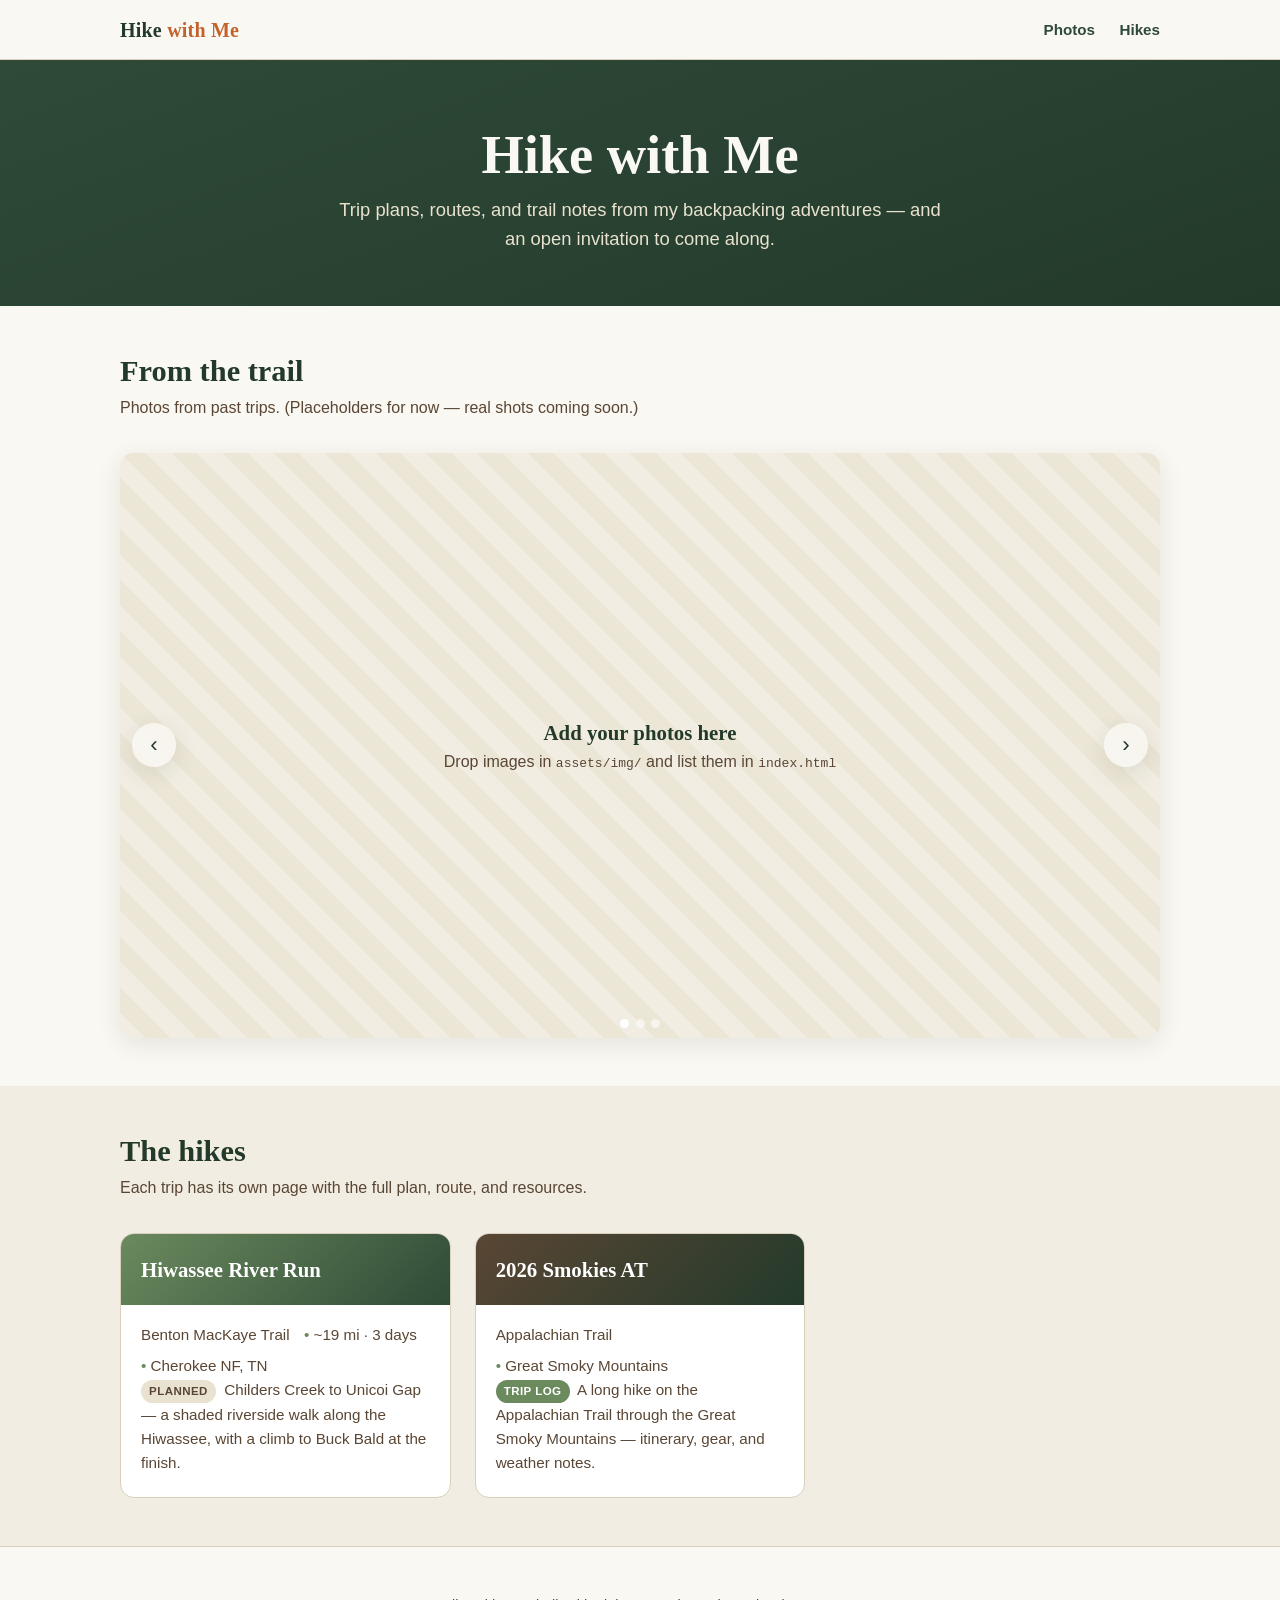
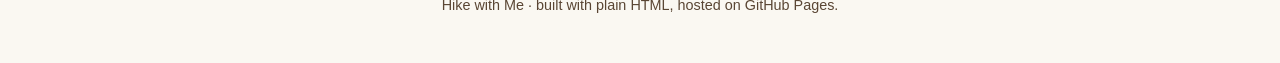
==== index.html @ 1e07143f "Scaffold Hike with Me landing site - Landing page with hero, dependency-free photo carousel, and hik" ====
<!DOCTYPE html>
<html lang="en">
<head>
  <meta charset="UTF-8">
  <meta name="viewport" content="width=device-width, initial-scale=1.0">
  <title>Hike with Me</title>
  <meta name="description" content="Trip plans, routes, and photos from my backpacking hikes.">
  <link rel="stylesheet" href="assets/css/styles.css">
</head>
<body>

  <header class="site-header">
    <div class="wrap">
      <a class="brand" href="index.html">Hike <span>with Me</span></a>
      <nav class="nav">
        <a href="#photos">Photos</a>
        <a href="#hikes">Hikes</a>
      </nav>
    </div>
  </header>

  <section class="hero">
    <div class="wrap">
      <h1>Hike with Me</h1>
      <p>Trip plans, routes, and trail notes from my backpacking adventures &mdash; and an open invitation to come along.</p>
    </div>
  </section>

  <!-- Photo carousel. Replace the placeholder slides with your own photos:
       see assets/js/carousel.js for the 3-step instructions. -->
  <section id="photos">
    <div class="wrap">
      <h2 class="section-title">From the trail</h2>
      <p class="section-lead">Photos from past trips. (Placeholders for now &mdash; real shots coming soon.)</p>

      <div class="carousel" data-carousel>
        <div class="carousel__track">
          <div class="carousel__slide carousel__slide--placeholder">
            <strong>Add your photos here</strong>
            <span>Drop images in <code>assets/img/</code> and list them in <code>index.html</code></span>
          </div>
          <div class="carousel__slide carousel__slide--placeholder">
            <strong>Ridgelines &amp; summits</strong>
            <span>Your favorite views from the AT, BMT, and beyond</span>
          </div>
          <div class="carousel__slide carousel__slide--placeholder">
            <strong>Camp &amp; creek shots</strong>
            <span>Campsites, river crossings, sunrise coffee</span>
          </div>
        </div>
        <button class="carousel__btn carousel__btn--prev" aria-label="Previous photo">&#8249;</button>
        <button class="carousel__btn carousel__btn--next" aria-label="Next photo">&#8250;</button>
        <div class="carousel__dots" aria-label="Choose a slide"></div>
      </div>
    </div>
  </section>

  <!-- Hike index. Add a new <a class="hike-card"> per trip as plans are built. -->
  <section id="hikes" style="background: var(--paper-2);">
    <div class="wrap">
      <h2 class="section-title">The hikes</h2>
      <p class="section-lead">Each trip has its own page with the full plan, route, and resources.</p>

      <div class="card-grid">

        <a class="hike-card" href="hikes/hiwassee-river-bmt/index.html">
          <div class="hike-card__banner">
            <h3>Hiwassee River Run</h3>
          </div>
          <div class="hike-card__body">
            <p class="hike-card__meta">
              <span>Benton MacKaye Trail</span>
              <span>~19 mi &middot; 3 days</span>
              <span>Cherokee NF, TN</span>
            </p>
            <p><span class="badge badge--planned">Planned</span> &nbsp;Childers Creek to Unicoi Gap &mdash; a shaded riverside walk along the Hiwassee, with a climb to Buck Bald at the finish.</p>
          </div>
        </a>

        <a class="hike-card" href="hikes/2026-smokies/index.html">
          <div class="hike-card__banner" style="background: linear-gradient(135deg, var(--bark), var(--forest-deep));">
            <h3>2026 Smokies AT</h3>
          </div>
          <div class="hike-card__body">
            <p class="hike-card__meta">
              <span>Appalachian Trail</span>
              <span>Great Smoky Mountains</span>
            </p>
            <p><span class="badge badge--done">Trip log</span> &nbsp;A long hike on the Appalachian Trail through the Great Smoky Mountains &mdash; itinerary, gear, and weather notes.</p>
          </div>
        </a>

      </div>
    </div>
  </section>

  <footer class="site-footer">
    <div class="wrap">
      <p>Hike with Me &middot; built with plain HTML, hosted on GitHub Pages.</p>
    </div>
  </footer>

  <script src="assets/js/carousel.js"></script>
</body>
</html>
---- assets/css/styles.css ----
/* ==========================================================================
   Hike with Me — shared styles
   Used by the landing page and every hike page (linked via a relative path).
   Plain CSS, no build step, to match the existing voidnologo.github.io site.
   ========================================================================== */

:root {
  /* Earthy trail palette */
  --forest:      #2f4a37;
  --forest-deep: #233a2b;
  --moss:        #6b8a5e;
  --sand:        #e9e2d0;
  --bark:        #5a4634;
  --ink:         #21251f;
  --paper:       #faf8f2;
  --paper-2:     #f1ede2;
  --line:        #d8d0bd;
  --accent:      #c4622d; /* trail-blaze orange, used sparingly */

  --maxw: 1080px;
  --radius: 14px;
  --shadow: 0 6px 24px rgba(33, 37, 31, 0.10);

  --font-body: -apple-system, BlinkMacSystemFont, "Segoe UI", Roboto, Helvetica, Arial, sans-serif;
  --font-head: "Iowan Old Style", "Palatino Linotype", Palatino, Georgia, serif;
}

*, *::before, *::after { box-sizing: border-box; }

html { scroll-behavior: smooth; }

body {
  margin: 0;
  font-family: var(--font-body);
  color: var(--ink);
  background: var(--paper);
  line-height: 1.6;
  -webkit-font-smoothing: antialiased;
}

h1, h2, h3 { font-family: var(--font-head); line-height: 1.15; color: var(--forest-deep); }

a { color: var(--forest); }
a:hover { color: var(--accent); }

.wrap { max-width: var(--maxw); margin: 0 auto; padding: 0 1.25rem; }

/* --- Site header / nav ------------------------------------------------- */
.site-header {
  position: sticky; top: 0; z-index: 20;
  background: rgba(250, 248, 242, 0.9);
  backdrop-filter: blur(8px);
  border-bottom: 1px solid var(--line);
}
.site-header .wrap {
  display: flex; align-items: center; justify-content: space-between;
  padding-top: 0.85rem; padding-bottom: 0.85rem;
}
.brand { font-family: var(--font-head); font-weight: 700; font-size: 1.25rem; color: var(--forest-deep); text-decoration: none; letter-spacing: 0.2px; }
.brand span { color: var(--accent); }
.nav a { margin-left: 1.25rem; text-decoration: none; font-weight: 600; font-size: 0.95rem; }

/* --- Hero -------------------------------------------------------------- */
.hero {
  background: linear-gradient(160deg, var(--forest) 0%, var(--forest-deep) 100%);
  color: var(--paper);
  padding: 4rem 0 3.25rem;
  text-align: center;
}
.hero h1 { color: var(--paper); font-size: clamp(2.2rem, 5vw, 3.4rem); margin: 0 0 0.5rem; }
.hero p { max-width: 38rem; margin: 0 auto; font-size: 1.15rem; color: var(--sand); }

/* --- Sections ---------------------------------------------------------- */
section { padding: 3rem 0; }
.section-title { font-size: 1.9rem; margin: 0 0 0.4rem; }
.section-lead { color: var(--bark); margin: 0 0 2rem; max-width: 42rem; }

/* --- Carousel ---------------------------------------------------------- */
.carousel { position: relative; border-radius: var(--radius); overflow: hidden; box-shadow: var(--shadow); background: var(--paper-2); }
.carousel__track { display: flex; transition: transform 0.5s ease; }
.carousel__slide {
  position: relative; min-width: 100%; aspect-ratio: 16 / 9;
  display: flex; align-items: center; justify-content: center;
  background: var(--paper-2); color: var(--bark);
}
.carousel__slide img { width: 100%; height: 100%; object-fit: cover; display: block; }
/* Placeholder shown until real photos are added */
.carousel__slide--placeholder {
  background: repeating-linear-gradient(45deg, var(--paper-2), var(--paper-2) 18px, #ece6d6 18px, #ece6d6 36px);
  flex-direction: column; text-align: center; padding: 2rem;
}
.carousel__slide--placeholder strong { font-family: var(--font-head); font-size: 1.3rem; color: var(--forest-deep); }
.carousel__caption {
  position: absolute; left: 0; right: 0; bottom: 0;
  padding: 1.25rem 1.5rem 1rem;
  background: linear-gradient(transparent, rgba(33,37,31,0.72));
  color: #fff; font-size: 1rem;
}
.carousel__btn {
  position: absolute; top: 50%; transform: translateY(-50%);
  width: 44px; height: 44px; border: none; border-radius: 50%;
  background: rgba(250,248,242,0.85); color: var(--forest-deep);
  font-size: 1.4rem; cursor: pointer; display: grid; place-items: center;
  box-shadow: var(--shadow); transition: background 0.2s;
}
.carousel__btn:hover { background: #fff; }
.carousel__btn--prev { left: 0.75rem; }
.carousel__btn--next { right: 0.75rem; }
.carousel__dots { position: absolute; left: 0; right: 0; bottom: 0.6rem; display: flex; gap: 0.4rem; justify-content: center; }
.carousel__dot { width: 9px; height: 9px; border-radius: 50%; border: none; background: rgba(255,255,255,0.55); cursor: pointer; padding: 0; }
.carousel__dot[aria-current="true"] { background: #fff; }

/* --- Hike cards (landing) ---------------------------------------------- */
.card-grid { display: grid; grid-template-columns: repeat(auto-fill, minmax(280px, 1fr)); gap: 1.5rem; }
.hike-card {
  display: flex; flex-direction: column;
  background: #fff; border: 1px solid var(--line); border-radius: var(--radius);
  overflow: hidden; text-decoration: none; color: var(--ink);
  transition: transform 0.18s ease, box-shadow 0.18s ease;
}
.hike-card:hover { transform: translateY(-3px); box-shadow: var(--shadow); }
.hike-card__banner { padding: 1.5rem 1.25rem; background: linear-gradient(135deg, var(--moss), var(--forest)); color: #fff; }
.hike-card__banner h3 { color: #fff; margin: 0; font-size: 1.3rem; }
.hike-card__body { padding: 1.1rem 1.25rem 1.35rem; }
.hike-card__meta { display: flex; flex-wrap: wrap; gap: 0.4rem 0.9rem; margin: 0 0 0.6rem; font-size: 0.85rem; color: var(--bark); }
.hike-card__meta span::before { content: "•  "; color: var(--moss); }
.hike-card__meta span:first-child::before { content: ""; }
.hike-card p { margin: 0; color: var(--bark); font-size: 0.95rem; }
.badge { display: inline-block; font-size: 0.72rem; font-weight: 700; text-transform: uppercase; letter-spacing: 0.04em; padding: 0.15rem 0.5rem; border-radius: 999px; }
.badge--planned { background: var(--sand); color: var(--bark); }
.badge--done { background: var(--moss); color: #fff; }

/* --- Hike page content ------------------------------------------------- */
.hike-meta { display: flex; flex-wrap: wrap; gap: 0.6rem 1.5rem; padding: 1.1rem 1.25rem; background: var(--paper-2); border: 1px solid var(--line); border-radius: var(--radius); margin: 0 0 2rem; }
.hike-meta div { font-size: 0.95rem; }
.hike-meta dt { font-size: 0.72rem; text-transform: uppercase; letter-spacing: 0.05em; color: var(--moss); font-weight: 700; }
.hike-meta dd { margin: 0.1rem 0 0; font-weight: 600; }

.resources { display: flex; flex-wrap: wrap; gap: 0.75rem; margin: 1.5rem 0; }
.btn {
  display: inline-flex; align-items: center; gap: 0.4rem;
  text-decoration: none; font-weight: 600; font-size: 0.95rem;
  padding: 0.6rem 1.1rem; border-radius: 999px;
  background: var(--forest); color: #fff; border: 1px solid var(--forest);
  transition: background 0.18s, color 0.18s;
}
.btn:hover { background: var(--forest-deep); color: #fff; }
.btn--ghost { background: transparent; color: var(--forest); }
.btn--ghost:hover { background: var(--forest); color: #fff; }

.day { border-left: 3px solid var(--moss); padding: 0.25rem 0 0.25rem 1.25rem; margin: 0 0 1.75rem; }
.day h3 { margin: 0 0 0.25rem; }
.day .day-stats { font-size: 0.85rem; color: var(--moss); font-weight: 700; text-transform: uppercase; letter-spacing: 0.04em; margin: 0 0 0.6rem; }

.callout { border: 1px solid var(--line); background: var(--paper-2); border-radius: var(--radius); padding: 1rem 1.25rem; margin: 1.5rem 0; }
.callout--warn { border-color: #e3c08a; background: #fdf6e7; }
.callout h4 { margin: 0 0 0.4rem; font-family: var(--font-body); font-size: 0.95rem; text-transform: uppercase; letter-spacing: 0.04em; color: var(--bark); }

/* --- Footer ------------------------------------------------------------ */
.site-footer { border-top: 1px solid var(--line); padding: 2rem 0; color: var(--bark); font-size: 0.9rem; text-align: center; }

@media (max-width: 600px) {
  .nav a { margin-left: 0.85rem; font-size: 0.85rem; }
  .hero { padding: 3rem 0 2.5rem; }
}
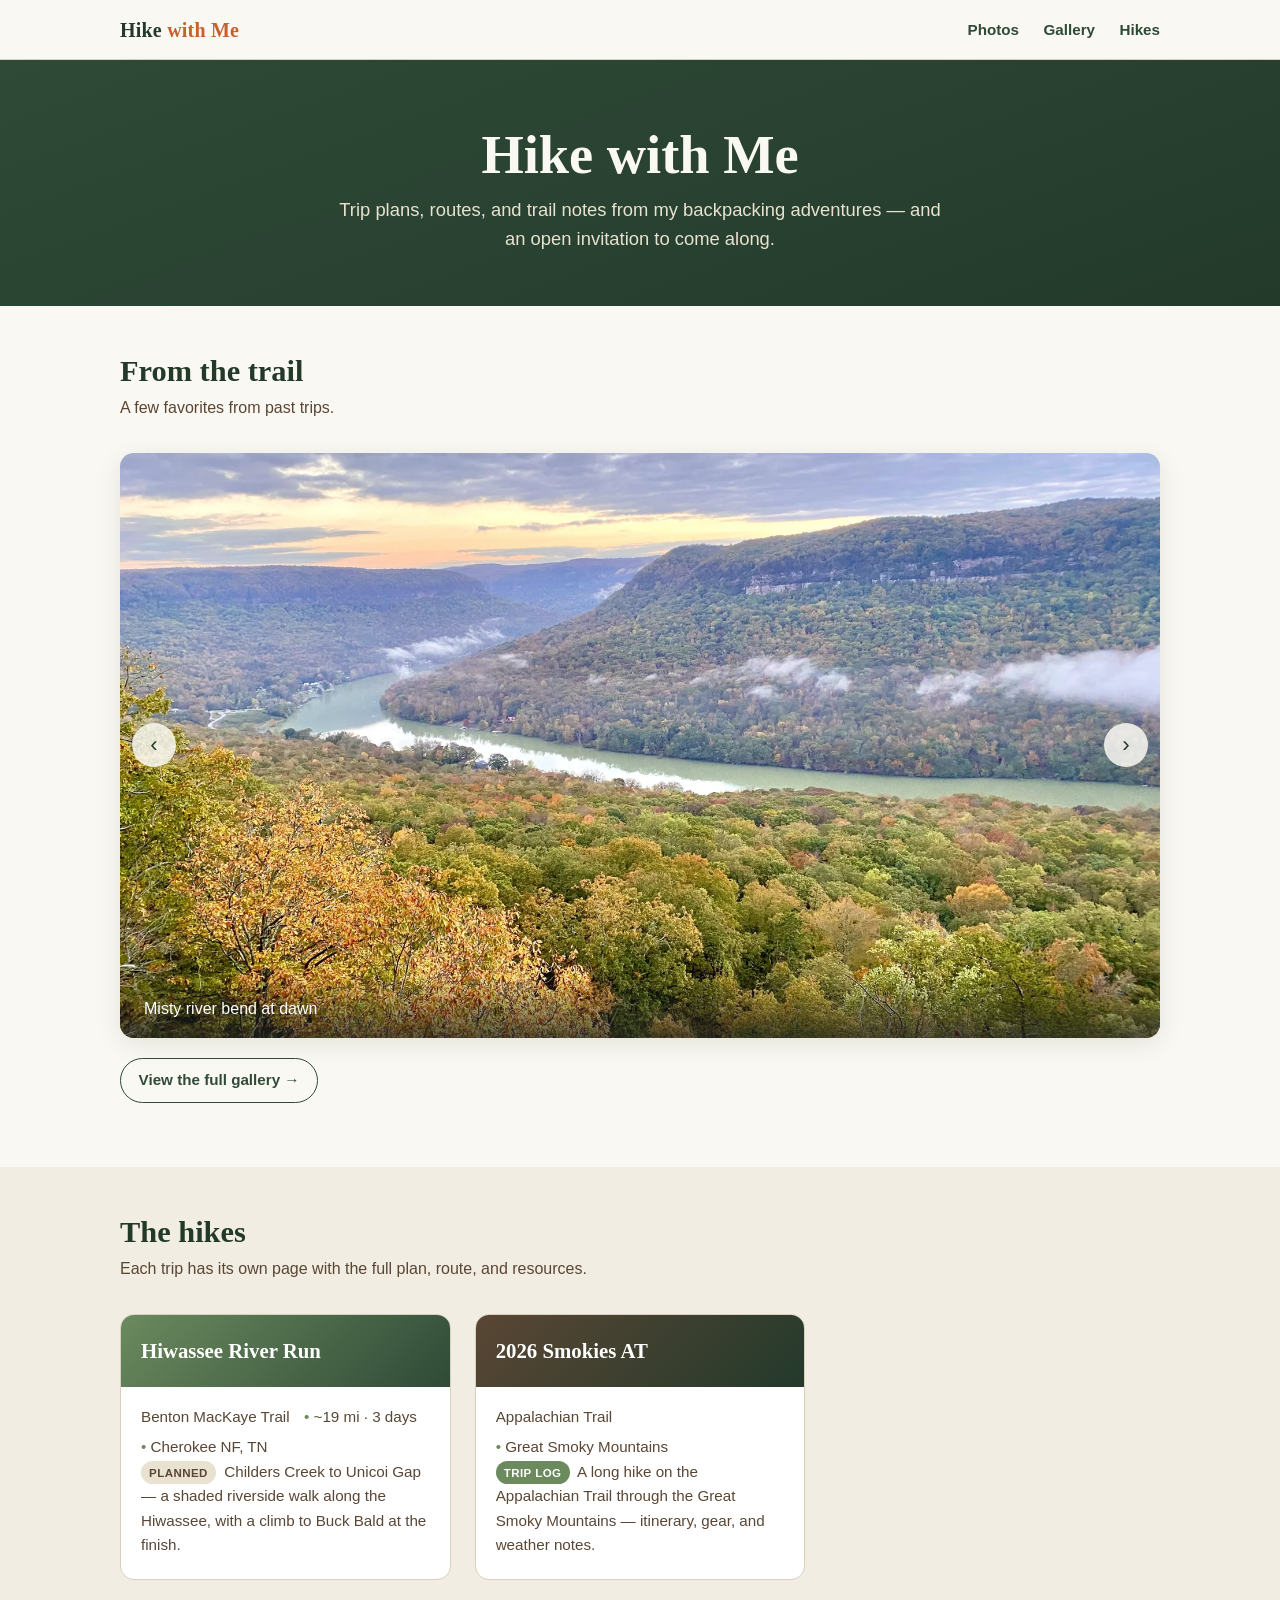
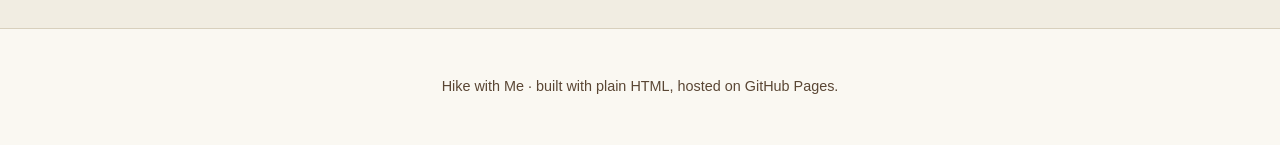
==== commit 80efa23c: "Add photos: web-optimized WebP, curated carousel, and gallery page - Convert 50 source photos (HEIC/" ====
--- a/index.html
+++ b/index.html
@@ -14,6 +14,7 @@
       <a class="brand" href="index.html">Hike <span>with Me</span></a>
       <nav class="nav">
         <a href="#photos">Photos</a>
+        <a href="gallery.html">Gallery</a>
         <a href="#hikes">Hikes</a>
       </nav>
     </div>
@@ -26,32 +27,36 @@
     </div>
   </section>
 
-  <!-- Photo carousel. Replace the placeholder slides with your own photos:
-       see assets/js/carousel.js for the 3-step instructions. -->
+  <!-- Photo carousel. Featured selection; the full set lives on gallery.html.
+       To change the lineup, edit the slides below (see assets/js/carousel.js). -->
   <section id="photos">
     <div class="wrap">
       <h2 class="section-title">From the trail</h2>
-      <p class="section-lead">Photos from past trips. (Placeholders for now &mdash; real shots coming soon.)</p>
+      <p class="section-lead">A few favorites from past trips.</p>
 
       <div class="carousel" data-carousel>
         <div class="carousel__track">
-          <div class="carousel__slide carousel__slide--placeholder">
-            <strong>Add your photos here</strong>
-            <span>Drop images in <code>assets/img/</code> and list them in <code>index.html</code></span>
-          </div>
-          <div class="carousel__slide carousel__slide--placeholder">
-            <strong>Ridgelines &amp; summits</strong>
-            <span>Your favorite views from the AT, BMT, and beyond</span>
-          </div>
-          <div class="carousel__slide carousel__slide--placeholder">
-            <strong>Camp &amp; creek shots</strong>
-            <span>Campsites, river crossings, sunrise coffee</span>
-          </div>
+          <div class="carousel__slide"><img src="assets/img/photos/IMG_8326.webp" alt="Misty river bend at dawn"><div class="carousel__caption">Misty river bend at dawn</div></div>
+          <div class="carousel__slide"><img src="assets/img/photos/IMG_4316.webp" alt="Blue Ridge vista from a meadow" loading="lazy"><div class="carousel__caption">Blue Ridge vista from a meadow</div></div>
+          <div class="carousel__slide"><img src="assets/img/photos/IMG_4569.webp" alt="Autumn reflections in a still pool" loading="lazy"><div class="carousel__caption">Autumn reflections in a still pool</div></div>
+          <div class="carousel__slide"><img src="assets/img/photos/IMG_4280.webp" alt="Fall hills above a blue lake" loading="lazy"><div class="carousel__caption">Fall hills above a blue lake</div></div>
+          <div class="carousel__slide"><img src="assets/img/photos/IMG_0758.webp" alt="Sweeping valley under a summer sky" loading="lazy"><div class="carousel__caption">Sweeping valley under a summer sky</div></div>
+          <div class="carousel__slide"><img src="assets/img/photos/IMG_9565.webp" alt="Cliff wall mirrored on the lake" loading="lazy"><div class="carousel__caption">Cliff wall mirrored on the lake</div></div>
+          <div class="carousel__slide"><img src="assets/img/photos/IMG_0741.webp" alt="A hiker emerging from the fog" loading="lazy"><div class="carousel__caption">A hiker emerging from the fog</div></div>
+          <div class="carousel__slide"><img src="assets/img/photos/IMG_8192.webp" alt="Waterfall pouring from a rock cave" loading="lazy"><div class="carousel__caption">Waterfall pouring from a rock cave</div></div>
+          <div class="carousel__slide"><img src="assets/img/photos/IMG_4490.webp" alt="Backpacker stepping over an emerald pool" loading="lazy"><div class="carousel__caption">Backpacker stepping over an emerald pool</div></div>
+          <div class="carousel__slide"><img src="assets/img/photos/IMG_9648.webp" alt="Moonrise over a calm lake" loading="lazy"><div class="carousel__caption">Moonrise over a calm lake</div></div>
+          <div class="carousel__slide"><img src="assets/img/photos/IMG_0226.webp" alt="River canyon dropping to the valley" loading="lazy"><div class="carousel__caption">River canyon dropping to the valley</div></div>
+          <div class="carousel__slide"><img src="assets/img/photos/IMG_9739.webp" alt="Whitewater rapids in the backcountry" loading="lazy"><div class="carousel__caption">Whitewater rapids in the backcountry</div></div>
+          <div class="carousel__slide"><img src="assets/img/photos/IMG_4624.webp" alt="Hiker beneath a sandstone overhang" loading="lazy"><div class="carousel__caption">Hiker beneath a sandstone overhang</div></div>
+          <div class="carousel__slide"><img src="assets/img/photos/IMG_0686.webp" alt="Cloudy ridgelines from a high summit" loading="lazy"><div class="carousel__caption">Cloudy ridgelines from a high summit</div></div>
+          <div class="carousel__slide"><img src="assets/img/photos/IMG_4841.webp" alt="Backpacking crew on a rocky outcrop" loading="lazy"><div class="carousel__caption">Backpacking crew on a rocky outcrop</div></div>
         </div>
         <button class="carousel__btn carousel__btn--prev" aria-label="Previous photo">&#8249;</button>
         <button class="carousel__btn carousel__btn--next" aria-label="Next photo">&#8250;</button>
-        <div class="carousel__dots" aria-label="Choose a slide"></div>
       </div>
+
+      <p class="photos-more"><a class="btn btn--ghost" href="gallery.html">View the full gallery &rarr;</a></p>
     </div>
   </section>
 
--- a/assets/css/styles.css
+++ b/assets/css/styles.css
@@ -159,7 +159,26 @@
 /* --- Footer ------------------------------------------------------------ */
 .site-footer { border-top: 1px solid var(--line); padding: 2rem 0; color: var(--bark); font-size: 0.9rem; text-align: center; }
 
+/* --- Gallery grid + lightbox ------------------------------------------ */
+.gallery-grid { display: grid; grid-template-columns: repeat(auto-fill, minmax(200px, 1fr)); gap: 0.6rem; }
+.gallery-grid a { display: block; aspect-ratio: 1 / 1; overflow: hidden; border-radius: 8px; background: var(--paper-2); }
+.gallery-grid img { width: 100%; height: 100%; object-fit: cover; display: block; transition: transform 0.3s ease; }
+.gallery-grid a:hover img { transform: scale(1.05); }
+
+.lightbox { position: fixed; inset: 0; z-index: 50; display: none; align-items: center; justify-content: center; padding: 1.5rem; background: rgba(20, 22, 18, 0.93); }
+.lightbox.open { display: flex; }
+.lightbox img { max-width: 100%; max-height: 100%; border-radius: 8px; box-shadow: 0 12px 48px rgba(0, 0, 0, 0.5); }
+.lightbox__close, .lightbox__nav { position: absolute; border: none; cursor: pointer; background: rgba(250, 248, 242, 0.9); color: var(--forest-deep); border-radius: 50%; display: grid; place-items: center; box-shadow: var(--shadow); }
+.lightbox__close:hover, .lightbox__nav:hover { background: #fff; }
+.lightbox__close { top: 1rem; right: 1rem; width: 42px; height: 42px; font-size: 1.5rem; line-height: 1; }
+.lightbox__nav { top: 50%; transform: translateY(-50%); width: 48px; height: 48px; font-size: 1.7rem; }
+.lightbox__nav--prev { left: 1rem; }
+.lightbox__nav--next { right: 1rem; }
+
+.photos-more { margin-top: 1.25rem; }
+
 @media (max-width: 600px) {
   .nav a { margin-left: 0.85rem; font-size: 0.85rem; }
   .hero { padding: 3rem 0 2.5rem; }
+  .gallery-grid { grid-template-columns: repeat(auto-fill, minmax(140px, 1fr)); }
 }
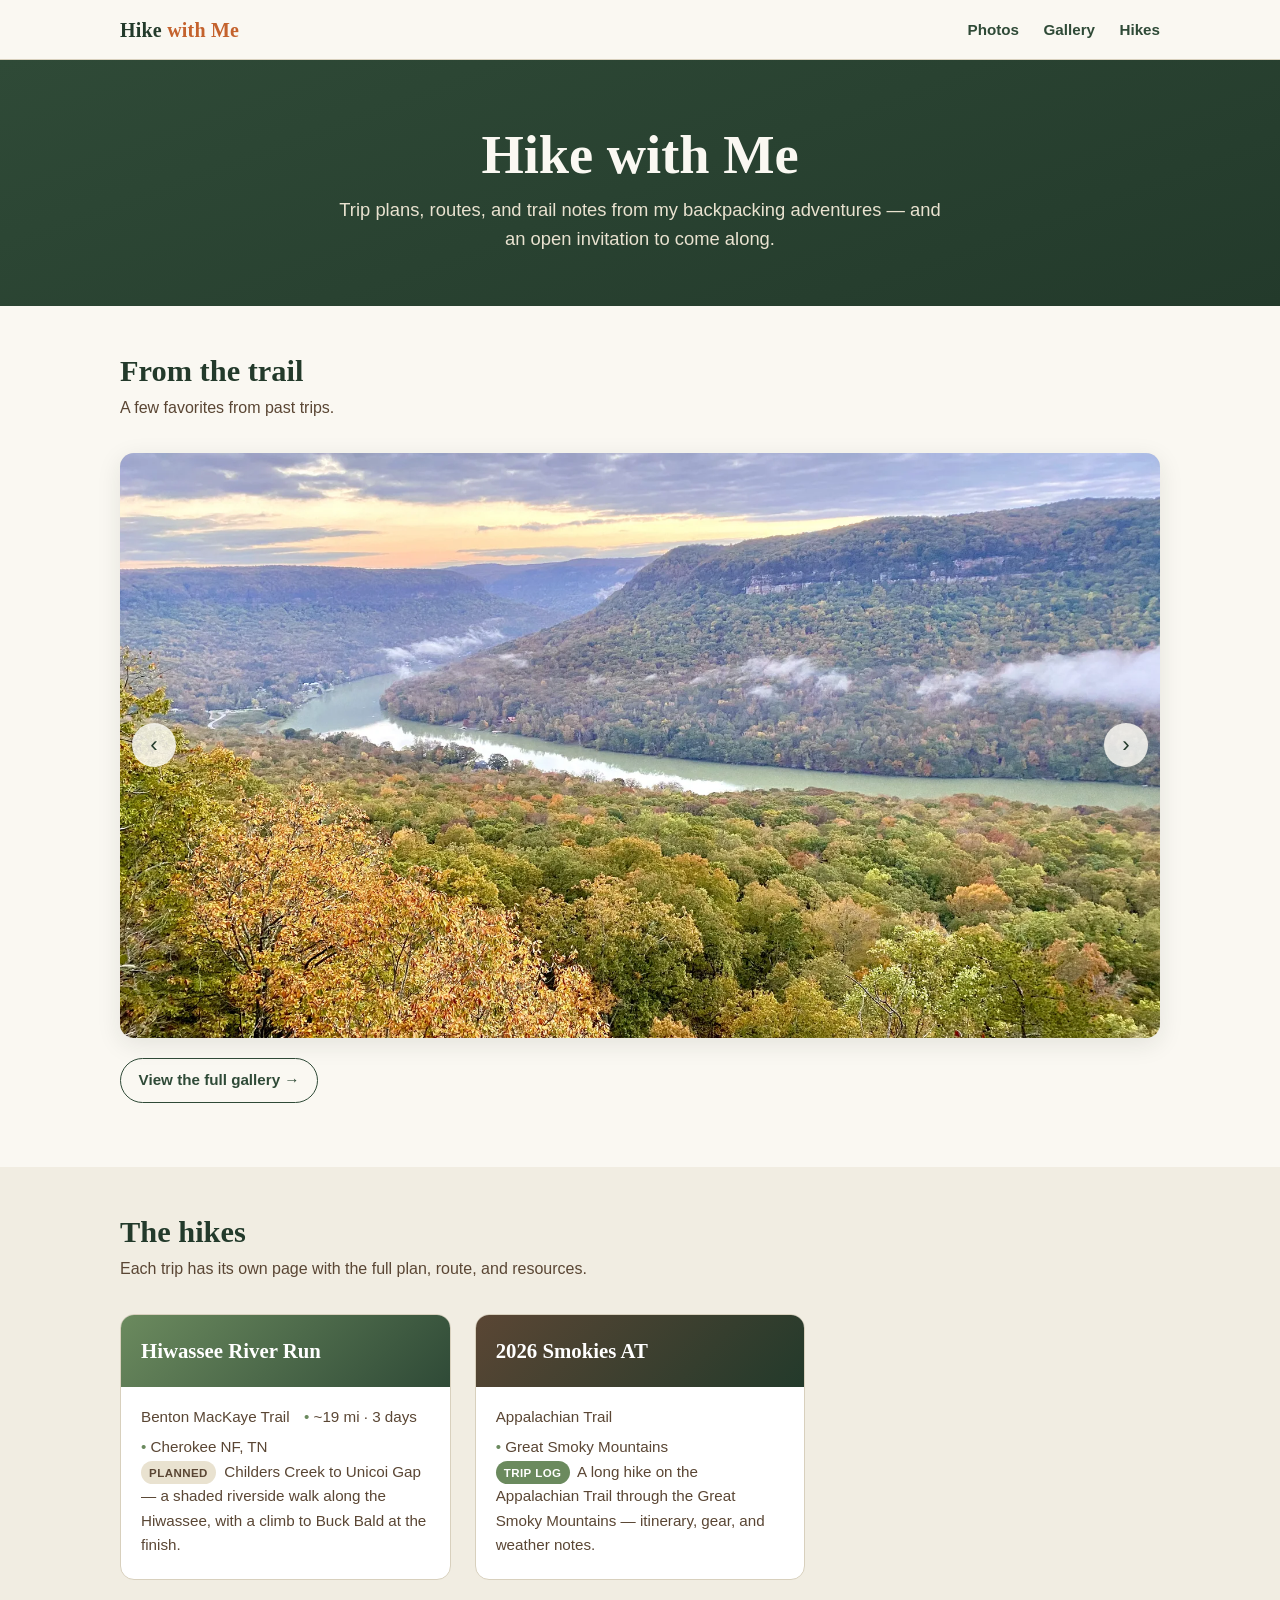
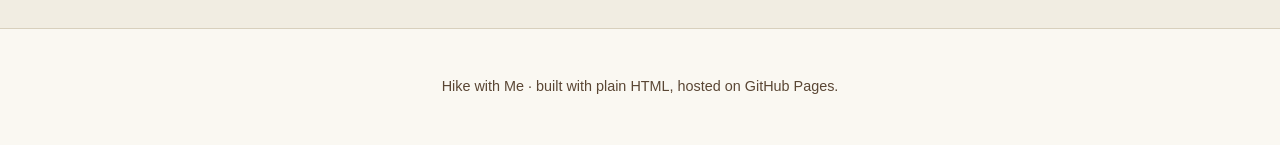
==== commit 763907ad: "Fix photo orientation and clean up the carousel - Replace sips/cwebp converter with Pillow + pillow-" ====
--- a/index.html
+++ b/index.html
@@ -36,21 +36,16 @@
 
       <div class="carousel" data-carousel>
         <div class="carousel__track">
-          <div class="carousel__slide"><img src="assets/img/photos/IMG_8326.webp" alt="Misty river bend at dawn"><div class="carousel__caption">Misty river bend at dawn</div></div>
-          <div class="carousel__slide"><img src="assets/img/photos/IMG_4316.webp" alt="Blue Ridge vista from a meadow" loading="lazy"><div class="carousel__caption">Blue Ridge vista from a meadow</div></div>
-          <div class="carousel__slide"><img src="assets/img/photos/IMG_4569.webp" alt="Autumn reflections in a still pool" loading="lazy"><div class="carousel__caption">Autumn reflections in a still pool</div></div>
-          <div class="carousel__slide"><img src="assets/img/photos/IMG_4280.webp" alt="Fall hills above a blue lake" loading="lazy"><div class="carousel__caption">Fall hills above a blue lake</div></div>
-          <div class="carousel__slide"><img src="assets/img/photos/IMG_0758.webp" alt="Sweeping valley under a summer sky" loading="lazy"><div class="carousel__caption">Sweeping valley under a summer sky</div></div>
-          <div class="carousel__slide"><img src="assets/img/photos/IMG_9565.webp" alt="Cliff wall mirrored on the lake" loading="lazy"><div class="carousel__caption">Cliff wall mirrored on the lake</div></div>
-          <div class="carousel__slide"><img src="assets/img/photos/IMG_0741.webp" alt="A hiker emerging from the fog" loading="lazy"><div class="carousel__caption">A hiker emerging from the fog</div></div>
-          <div class="carousel__slide"><img src="assets/img/photos/IMG_8192.webp" alt="Waterfall pouring from a rock cave" loading="lazy"><div class="carousel__caption">Waterfall pouring from a rock cave</div></div>
-          <div class="carousel__slide"><img src="assets/img/photos/IMG_4490.webp" alt="Backpacker stepping over an emerald pool" loading="lazy"><div class="carousel__caption">Backpacker stepping over an emerald pool</div></div>
-          <div class="carousel__slide"><img src="assets/img/photos/IMG_9648.webp" alt="Moonrise over a calm lake" loading="lazy"><div class="carousel__caption">Moonrise over a calm lake</div></div>
-          <div class="carousel__slide"><img src="assets/img/photos/IMG_0226.webp" alt="River canyon dropping to the valley" loading="lazy"><div class="carousel__caption">River canyon dropping to the valley</div></div>
-          <div class="carousel__slide"><img src="assets/img/photos/IMG_9739.webp" alt="Whitewater rapids in the backcountry" loading="lazy"><div class="carousel__caption">Whitewater rapids in the backcountry</div></div>
-          <div class="carousel__slide"><img src="assets/img/photos/IMG_4624.webp" alt="Hiker beneath a sandstone overhang" loading="lazy"><div class="carousel__caption">Hiker beneath a sandstone overhang</div></div>
-          <div class="carousel__slide"><img src="assets/img/photos/IMG_0686.webp" alt="Cloudy ridgelines from a high summit" loading="lazy"><div class="carousel__caption">Cloudy ridgelines from a high summit</div></div>
-          <div class="carousel__slide"><img src="assets/img/photos/IMG_4841.webp" alt="Backpacking crew on a rocky outcrop" loading="lazy"><div class="carousel__caption">Backpacking crew on a rocky outcrop</div></div>
+          <div class="carousel__slide"><img src="assets/img/photos/IMG_8326.webp" alt=""></div>
+          <div class="carousel__slide"><img src="assets/img/photos/IMG_4316.webp" alt="" loading="lazy"></div>
+          <div class="carousel__slide"><img src="assets/img/photos/IMG_4280.webp" alt="" loading="lazy"></div>
+          <div class="carousel__slide"><img src="assets/img/photos/IMG_0741.webp" alt="" loading="lazy"></div>
+          <div class="carousel__slide"><img src="assets/img/photos/IMG_8192.webp" alt="" loading="lazy"></div>
+          <div class="carousel__slide"><img src="assets/img/photos/IMG_4490.webp" alt="" loading="lazy"></div>
+          <div class="carousel__slide"><img src="assets/img/photos/IMG_0226.webp" alt="" loading="lazy"></div>
+          <div class="carousel__slide"><img src="assets/img/photos/IMG_9739.webp" alt="" loading="lazy"></div>
+          <div class="carousel__slide"><img src="assets/img/photos/IMG_4624.webp" alt="" loading="lazy"></div>
+          <div class="carousel__slide"><img src="assets/img/photos/IMG_4841.webp" alt="" loading="lazy"></div>
         </div>
         <button class="carousel__btn carousel__btn--prev" aria-label="Previous photo">&#8249;</button>
         <button class="carousel__btn carousel__btn--next" aria-label="Next photo">&#8250;</button>
